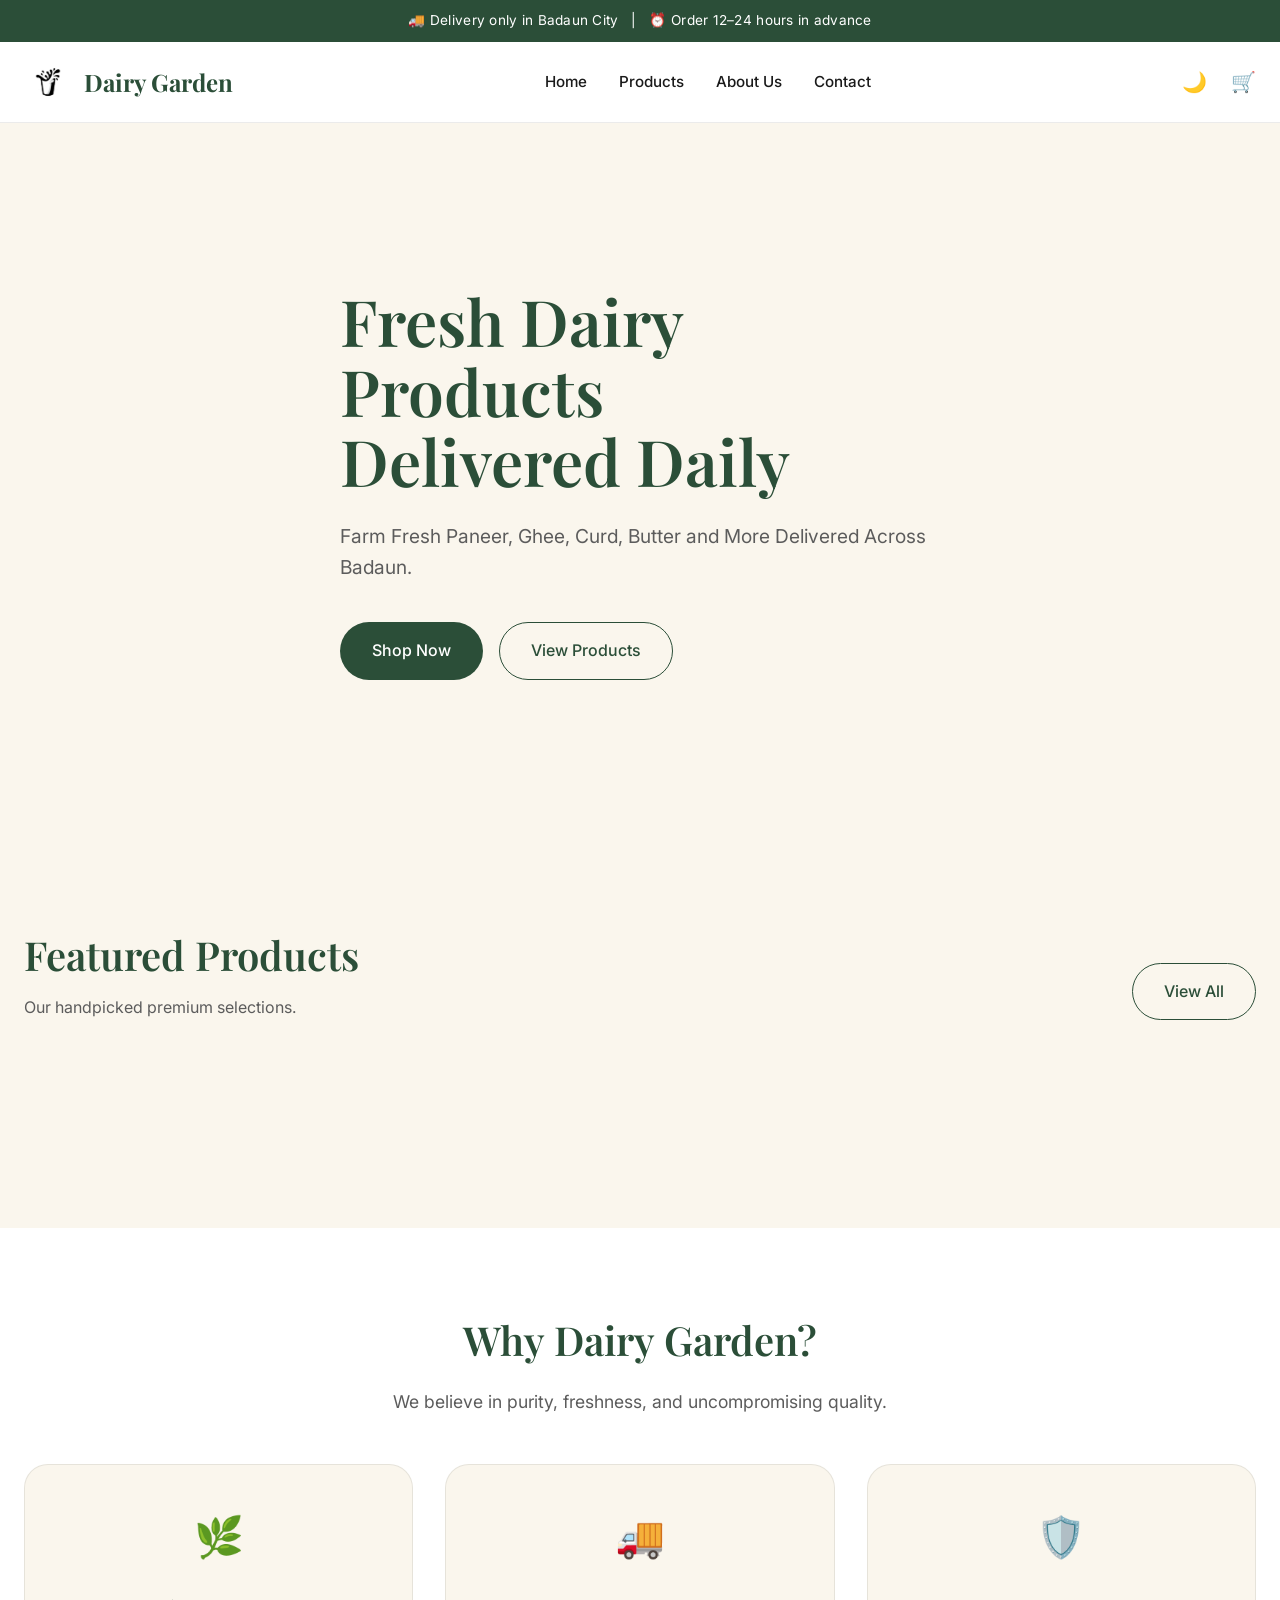
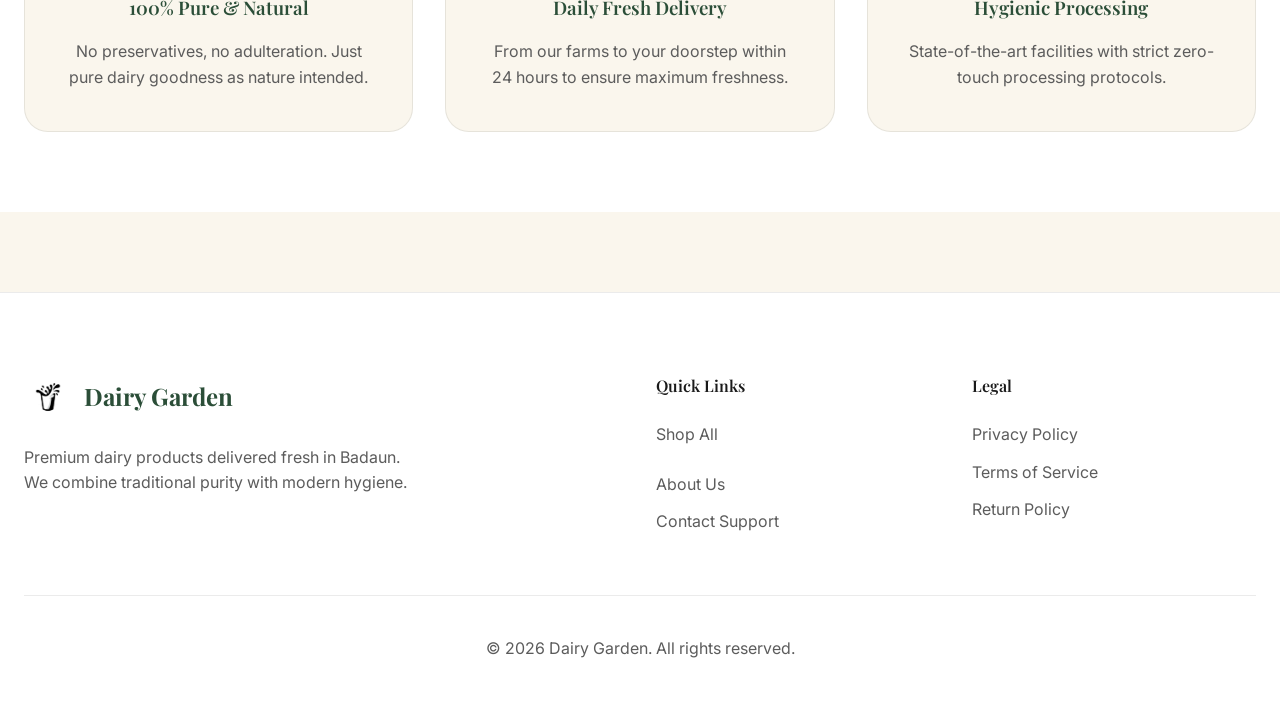
==== index.html @ d7cfba62 "dairy garden" ====
<!DOCTYPE html>
<html lang="en" data-theme="light">
<head>
    <meta charset="UTF-8">
    <meta name="viewport" content="width=device-width, initial-scale=1.0">
    <title>Dairy Garden | Premium Dairy Essentials</title>
    <meta name="description" content="Farm Fresh Paneer, Ghee, Curd, Butter and More Delivered Across Badaun.">
    <link rel="manifest" href="manifest.json">
    <meta name="theme-color" content="#2B4E38">
    <link rel="stylesheet" href="index.css">
    
    <!-- Swiper CSS -->
    <link rel="stylesheet" href="https://cdn.jsdelivr.net/npm/swiper@10/swiper-bundle.min.css" />
    
    <!-- GSAP for Animations -->
    <script src="https://cdnjs.cloudflare.com/ajax/libs/gsap/3.12.2/gsap.min.js"></script>
    <script src="https://cdnjs.cloudflare.com/ajax/libs/gsap/3.12.2/ScrollTrigger.min.js"></script>

    <style>
        /* Home Specific Styles */
        .hero {
            position: relative;
            min-height: 80vh;
            display: flex;
            align-items: center;
            background: var(--bg-color);
            overflow: hidden;
        }
        
        .hero::after {
            content: '';
            position: absolute;
            inset: 0;
            background: linear-gradient(to right, var(--bg-color) 40%, transparent 100%),
                        linear-gradient(to top, var(--bg-color) 0%, transparent 40%);
            z-index: 1;
            pointer-events: none;
        }

        .hero-content {
            position: relative;
            z-index: 10;
            max-width: 600px;
        }

        .hero-title {
            font-size: 4rem;
            line-height: 1.1;
            margin-bottom: 24px;
            color: var(--brand-color);
        }

        .hero-subtitle {
            font-size: 1.2rem;
            color: var(--text-secondary);
            margin-bottom: 40px;
        }

        .hero-image {
            position: absolute;
            right: 0;
            top: 0;
            width: 80%;
            height: 100%;
            object-fit: cover;
            z-index: 0;
        }

        /* Swiper Styles */
        .swiper-container {
            padding: 20px 0 60px;
        }

        /* Categories */
        .category-card {
            display: flex;
            flex-direction: column;
            align-items: center;
            text-align: center;
            gap: 16px;
            padding: 24px;
            border-radius: var(--radius-lg);
            background: var(--surface-color);
            border: 1px solid var(--border-color);
            transition: var(--transition);
            cursor: pointer;
        }
        
        .category-card:hover {
            border-color: var(--brand-color);
            transform: translateY(-8px);
            box-shadow: var(--shadow-sm);
        }

        .category-img {
            width: 80px;
            height: 80px;
            object-fit: contain;
        }

        /* Features */
        .feature-card {
            text-align: center;
            padding: 40px;
            border-radius: var(--radius-lg);
            background: var(--bg-color);
            border: 1px solid var(--border-color);
        }

        .feature-icon {
            font-size: 2.5rem;
            margin-bottom: 24px;
            color: var(--brand-color);
        }

        @media (max-width: 1024px) {
            .hero-title { font-size: 3rem; }
            .hero-image { opacity: 0.2; width: 100%; border-radius: 0; }
        }
    </style>
</head>
<body>

    <div class="notice-bar">
        🚚 Delivery only in Badaun City &nbsp; | &nbsp; ⏰ Order 12–24 hours in advance
    </div>

    <!-- Header -->
    <header class="header-main">
        <div class="container header-container">
            <a href="index.html" class="logo-container">
                <img src="logo.png" alt="Dairy Garden Logo" class="logo-img">
                Dairy Garden
            </a>
            
            <nav class="nav-links">
                <a href="index.html" class="nav-link">Home</a>
                <a href="products.html" class="nav-link">Products</a>
                <a href="about.html" class="nav-link">About Us</a>
                <a href="contact.html" class="nav-link">Contact</a>
            </nav>

            <div class="header-actions">
                <button id="theme-toggle" class="icon-btn" aria-label="Toggle Theme">🌙</button>
                <a href="cart.html" class="icon-btn" aria-label="Cart">
                    🛒
                    <span class="badge" id="header-cart-badge" style="display:none;">0</span>
                </a>
            </div>
        </div>
    </header>

    <main>
        <!-- Hero Section -->
        <section class="hero">
            <img src="https://images.unsplash.com/photo-1550583724-b2692b85b150?auto=format&fit=crop&q=80&w=1200" alt="Fresh Milk" class="hero-image gs-fade-right">
            <div class="container">
                <div class="hero-content gs-fade-up">
                    <h1 class="hero-title">Fresh Dairy Products<br>Delivered Daily</h1>
                    <p class="hero-subtitle">Farm Fresh Paneer, Ghee, Curd, Butter and More Delivered Across Badaun.</p>
                    <div style="display: flex; gap: 16px; flex-wrap: wrap;">
                        <a href="products.html" class="btn-primary">Shop Now</a>
                        <a href="#featured" class="btn-outline">View Products</a>
                    </div>
                </div>
            </div>
        </section>



        <!-- Featured Products -->
        <section id="featured" class="py-5">
            <div class="container">
                <div style="display: flex; justify-content: space-between; align-items: flex-end; margin-bottom: 48px;" class="gs-fade-up">
                    <div>
                        <h2 class="section-title" style="margin-bottom: 8px;">Featured Products</h2>
                        <p style="color: var(--text-secondary);">Our handpicked premium selections.</p>
                    </div>
                    <a href="products.html" class="btn-outline">View All</a>
                </div>

                <div class="swiper swiper-container gs-fade-up">
                    <div class="swiper-wrapper" id="featured-products-container">
                        <!-- Products injected via home.js -->
                    </div>
                </div>
            </div>
        </section>

        <!-- Why Choose Us -->
        <section class="py-5" style="background: var(--surface-color);">
            <div class="container">
                <div class="text-center gs-fade-up">
                    <h2 class="section-title">Why Dairy Garden?</h2>
                    <p class="section-subtitle">We believe in purity, freshness, and uncompromising quality.</p>
                </div>
                
                <div class="grid-3 gs-fade-up" style="margin-top: 48px;">
                    <div class="feature-card">
                        <div class="feature-icon">🌿</div>
                        <h3 style="margin-bottom: 16px;">100% Pure & Natural</h3>
                        <p style="color: var(--text-secondary);">No preservatives, no adulteration. Just pure dairy goodness as nature intended.</p>
                    </div>
                    <div class="feature-card">
                        <div class="feature-icon">🚚</div>
                        <h3 style="margin-bottom: 16px;">Daily Fresh Delivery</h3>
                        <p style="color: var(--text-secondary);">From our farms to your doorstep within 24 hours to ensure maximum freshness.</p>
                    </div>
                    <div class="feature-card">
                        <div class="feature-icon">🛡️</div>
                        <h3 style="margin-bottom: 16px;">Hygienic Processing</h3>
                        <p style="color: var(--text-secondary);">State-of-the-art facilities with strict zero-touch processing protocols.</p>
                    </div>
                </div>
            </div>
        </section>
    </main>

    <!-- Footer -->
    <footer>
        <div class="container">
            <div class="grid-4">
                <div style="grid-column: span 2;">
                    <a href="index.html" class="logo-container" style="margin-bottom: 24px;">
                        <img src="logo.png" alt="Dairy Garden Logo" class="logo-img">
                        Dairy Garden
                    </a>
                    <p style="color: var(--text-secondary); max-width: 400px; margin-bottom: 24px;">
                        Premium dairy products delivered fresh in Badaun. We combine traditional purity with modern hygiene.
                    </p>
                </div>
                <div>
                    <h4 style="margin-bottom: 24px; color: var(--text-primary);">Quick Links</h4>
                    <ul style="display: flex; flex-direction: column; gap: 12px; color: var(--text-secondary);">
                        <li><a href="products.html">Shop All</a></li>
                        <li></li>
                        <li><a href="#">About Us</a></li>
                        <li><a href="#">Contact Support</a></li>
                    </ul>
                </div>
                <div>
                    <h4 style="margin-bottom: 24px; color: var(--text-primary);">Legal</h4>
                    <ul style="display: flex; flex-direction: column; gap: 12px; color: var(--text-secondary);">
                        <li><a href="#">Privacy Policy</a></li>
                        <li><a href="#">Terms of Service</a></li>
                        <li><a href="#">Return Policy</a></li>
                    </ul>
                </div>
            </div>
            <div class="footer-bottom">
                &copy; 2026 Dairy Garden. All rights reserved.
            </div>
        </div>
    </footer>

    <!-- Scripts -->
    <script src="https://cdn.jsdelivr.net/npm/swiper@10/swiper-bundle.min.js"></script>
    <script type="module" src="home.js"></script>
    <script>
        if ('serviceWorker' in navigator) {
            window.addEventListener('load', () => {
                navigator.serviceWorker.register('/sw.js');
            });
        }
    </script>
</body>
</html>
---- index.css ----
@import url('https://fonts.googleapis.com/css2?family=Inter:wght@300;400;500;600;700&family=Playfair+Display:wght@400;500;600;700&display=swap');

:root {
  /* Premium Dairy Luxury Palette */
  --warm-cream: #FAF6ED;
  --vanilla-white: #FFFFFF;
  --soft-beige: #EADCD0;
  --forest-green: #2B4E38;
  --gold-accent: #C7A152;
  
  --text-primary: #1A1A1A;
  --text-secondary: #5C5C5C;
  --border-color: rgba(0, 0, 0, 0.08);
  --error-color: #D64545;
  --success-color: #388E3C;
  
  /* Layout Variables */
  --font-sans: 'Inter', sans-serif;
  --font-serif: 'Playfair Display', serif;
  --radius-sm: 8px;
  --radius-md: 16px;
  --radius-lg: 24px;
  --shadow-sm: 0 4px 12px rgba(0, 0, 0, 0.04);
  --shadow-md: 0 12px 32px rgba(43, 78, 56, 0.08);
  --transition: all 0.3s cubic-bezier(0.25, 0.8, 0.25, 1);
  
  /* Semantic */
  --bg-color: var(--warm-cream);
  --surface-color: var(--vanilla-white);
  --brand-color: var(--forest-green);
  --accent-color: var(--gold-accent);
}

[data-theme="dark"] {
  --warm-cream: #121212;
  --vanilla-white: #1A1A1A;
  --soft-beige: #2A2A2A;
  --forest-green: #89B69B; /* Softer green for dark mode */
  --gold-accent: #DBC07E;
  
  --text-primary: #F0F0F0;
  --text-secondary: #A0A0A0;
  --border-color: rgba(255, 255, 255, 0.08);
  --shadow-md: 0 12px 32px rgba(0, 0, 0, 0.4);

  --bg-color: var(--warm-cream);
  --surface-color: var(--vanilla-white);
  --brand-color: var(--forest-green);
  --accent-color: var(--gold-accent);
}

* {
  margin: 0;
  padding: 0;
  box-sizing: border-box;
  -webkit-font-smoothing: antialiased;
  -moz-osx-font-smoothing: grayscale;
}

body {
  font-family: var(--font-sans);
  background-color: var(--bg-color);
  color: var(--text-primary);
  line-height: 1.6;
  transition: background-color 0.4s, color 0.4s;
  overflow-x: hidden;
}

h1, h2, h3, h4, h5, h6 {
  font-family: var(--font-serif);
  font-weight: 600;
  color: var(--brand-color);
}

a {
  text-decoration: none;
  color: inherit;
}

ul {
  list-style: none;
}

.container {
  max-width: 1280px;
  margin: 0 auto;
  padding: 0 24px;
}

/* Base Components */
.btn-primary {
  background-color: var(--brand-color);
  color: #fff;
  border: none;
  padding: 16px 32px;
  border-radius: 100px;
  font-weight: 500;
  font-family: var(--font-sans);
  cursor: pointer;
  transition: var(--transition);
  display: inline-flex;
  align-items: center;
  justify-content: center;
  gap: 8px;
  font-size: 1rem;
}

[data-theme="dark"] .btn-primary {
  color: #121212;
}

.btn-primary:hover:not(:disabled) {
  transform: translateY(-2px);
  box-shadow: 0 8px 24px rgba(43, 78, 56, 0.2);
}

.btn-primary:disabled {
  opacity: 0.6;
  cursor: not-allowed;
}

.btn-outline {
  background-color: transparent;
  color: var(--brand-color);
  border: 1px solid var(--brand-color);
  padding: 15px 31px;
  border-radius: 100px;
  font-weight: 500;
  font-family: var(--font-sans);
  cursor: pointer;
  transition: var(--transition);
  font-size: 1rem;
}

.btn-outline:hover:not(:disabled) {
  background-color: var(--brand-color);
  color: #fff;
}

[data-theme="dark"] .btn-outline:hover:not(:disabled) {
  color: #121212;
}

/* Notice Bar */
.notice-bar {
  background-color: var(--brand-color);
  color: #fff;
  text-align: center;
  padding: 10px 20px;
  font-size: 0.85rem;
  letter-spacing: 0.02em;
}

[data-theme="dark"] .notice-bar {
  color: #121212;
}

/* Header */
.header-main {
  background-color: var(--surface-color);
  border-bottom: 1px solid var(--border-color);
  position: sticky;
  top: 0;
  z-index: 1000;
  transition: var(--transition);
}

.header-container {
  display: flex;
  justify-content: space-between;
  align-items: center;
  height: 80px;
}

.logo-container {
  display: flex;
  align-items: center;
  gap: 12px;
  font-family: var(--font-serif);
  font-size: 1.5rem;
  font-weight: 700;
  color: var(--brand-color);
}

.logo-img {
  height: 48px;
  width: auto;
}

.nav-links {
  display: flex;
  gap: 32px;
}

.nav-link {
  font-weight: 500;
  font-size: 0.95rem;
  color: var(--text-primary);
  transition: color 0.2s;
}

.nav-link:hover {
  color: var(--accent-color);
}

.header-actions {
  display: flex;
  align-items: center;
  gap: 24px;
}

.icon-btn {
  background: none;
  border: none;
  color: var(--text-primary);
  font-size: 1.25rem;
  cursor: pointer;
  position: relative;
  transition: color 0.2s;
}

.icon-btn:hover {
  color: var(--accent-color);
}

.badge {
  position: absolute;
  top: -8px;
  right: -10px;
  background-color: var(--accent-color);
  color: #fff;
  font-size: 0.7rem;
  padding: 2px 6px;
  border-radius: 10px;
  font-weight: 600;
}

[data-theme="dark"] .badge {
  color: #121212;
}

.search-bar {
  display: flex;
  align-items: center;
  position: relative;
  flex: 1;
  max-width: 400px;
  margin: 0 24px;
}

.search-bar input {
  width: 100%;
  padding: 10px 16px;
  padding-right: 40px;
  border: 1px solid var(--border-color);
  border-radius: 100px;
  background-color: var(--bg-color);
  font-family: var(--font-sans);
  color: var(--text-primary);
  outline: none;
}

.search-icon {
  position: absolute;
  right: 16px;
  color: var(--text-secondary);
}

/* Forms */
.form-group {
  margin-bottom: 24px;
}

.form-label {
  display: block;
  margin-bottom: 8px;
  font-weight: 500;
  color: var(--text-secondary);
}

.form-control {
  width: 100%;
  padding: 16px;
  border: 1px solid var(--border-color);
  border-radius: var(--radius-sm);
  background-color: var(--bg-color);
  color: var(--text-primary);
  font-family: var(--font-sans);
  font-size: 1rem;
  transition: var(--transition);
}

.form-control:focus {
  outline: none;
  border-color: var(--brand-color);
  box-shadow: 0 0 0 3px rgba(43, 78, 56, 0.1);
}

/* Utility Classes */
.text-center { text-align: center; }
.mt-4 { margin-top: 32px; }
.mb-4 { margin-bottom: 32px; }
.py-5 { padding: 80px 0; }
.section-title { font-size: 2.5rem; margin-bottom: 16px; }
.section-subtitle { color: var(--text-secondary); font-size: 1.1rem; margin-bottom: 48px; max-width: 600px; margin-inline: auto; }

/* Grid */
.grid-2 { display: grid; grid-template-columns: repeat(2, 1fr); gap: 32px; }
.grid-3 { display: grid; grid-template-columns: repeat(3, 1fr); gap: 32px; }
.grid-4 { display: grid; grid-template-columns: repeat(4, 1fr); gap: 32px; }

@media (max-width: 1024px) {
  .grid-4 { grid-template-columns: repeat(2, 1fr); }
  .grid-3 { grid-template-columns: repeat(2, 1fr); }
}

@media (max-width: 768px) {
  .grid-2, .grid-3, .grid-4 { grid-template-columns: 1fr; }
  .nav-links { display: none; }
  
  .header-container {
    flex-wrap: wrap;
    height: auto;
    padding-top: 12px;
    padding-bottom: 12px;
    gap: 16px;
  }
  
  .logo-container {
    flex: 1;
  }
  
  .header-actions {
    flex-shrink: 0;
  }
  
  .search-bar {
    order: 3;
    margin: 0;
    flex-basis: 100%;
    max-width: 100%;
  }
}

/* Product Card */
.product-card {
  background: var(--surface-color);
  border-radius: var(--radius-md);
  border: 1px solid var(--border-color);
  overflow: hidden;
  transition: var(--transition);
  position: relative;
  display: flex;
  flex-direction: row;
  align-items: center;
  gap: 16px;
  padding: 12px;
}

.product-card:hover {
  transform: translateY(-8px);
  box-shadow: var(--shadow-md);
  border-color: transparent;
}

.product-img-wrapper {
  position: relative;
  padding: 8px;
  background: var(--bg-color);
  border-radius: var(--radius-sm);
  display: flex;
  align-items: center;
  justify-content: center;
  width: 120px;
  height: 120px;
  flex-shrink: 0;
}

.product-img {
  width: 100%;
  height: 100%;
  object-fit: contain;
  transition: transform 0.4s ease;
}

.product-card:hover .product-img {
  transform: scale(1.05);
}

.product-info {
  padding: 0;
  flex: 1;
  display: flex;
  flex-direction: column;
  justify-content: center;
}

.product-title {
  font-family: var(--font-sans);
  font-size: 1.1rem;
  font-weight: 600;
  color: var(--text-primary);
  margin-bottom: 8px;
}

.product-price {
  font-size: 1.25rem;
  font-weight: 700;
  color: var(--brand-color);
  margin-top: auto;
}

/* Toast */
#toast-container {
  position: fixed;
  bottom: 24px;
  right: 24px;
  z-index: 9999;
  display: flex;
  flex-direction: column;
  gap: 12px;
}

.toast {
  background-color: var(--text-primary);
  color: var(--bg-color);
  padding: 16px 24px;
  border-radius: var(--radius-sm);
  font-weight: 500;
  box-shadow: var(--shadow-sm);
  animation: slideIn 0.3s cubic-bezier(0.25, 0.8, 0.25, 1);
}

[data-theme="dark"] .toast {
  background-color: var(--brand-color);
  color: #121212;
}

@keyframes slideIn {
  from { transform: translateX(100%); opacity: 0; }
  to { transform: translateX(0); opacity: 1; }
}

/* Mobile Bottom Nav */
.mobile-bottom-nav {
  display: none;
}

@media (max-width: 768px) {
  .mobile-bottom-nav {
    display: flex;
    justify-content: space-around;
    align-items: center;
    position: fixed;
    bottom: 24px;
    left: 24px;
    right: 24px;
    background: rgba(255, 255, 255, 0.7);
    backdrop-filter: blur(16px);
    -webkit-backdrop-filter: blur(16px);
    padding: 12px 24px;
    border-radius: 100px;
    box-shadow: 0 8px 32px rgba(0, 0, 0, 0.1);
    border: 1px solid rgba(255, 255, 255, 0.4);
    z-index: 1000;
  }
  
  [data-theme="dark"] .mobile-bottom-nav {
    background: rgba(30, 30, 30, 0.7);
    border: 1px solid rgba(255, 255, 255, 0.1);
  }

  .mobile-nav-item {
    display: flex;
    flex-direction: column;
    align-items: center;
    gap: 4px;
    color: var(--text-secondary);
    font-size: 0.75rem;
    font-weight: 500;
    text-decoration: none;
    transition: var(--transition);
  }
  
  .mobile-nav-item.active, .mobile-nav-item:hover {
    color: var(--brand-color);
  }

  .mobile-nav-icon {
    font-size: 1.25rem;
  }
}

/* Footer */
footer {
  background-color: var(--surface-color);
  border-top: 1px solid var(--border-color);
  padding: 80px 0 40px;
  margin-top: 80px;
}

.footer-bottom {
  text-align: center;
  padding-top: 40px;
  border-top: 1px solid var(--border-color);
  margin-top: 60px;
  color: var(--text-secondary);
}
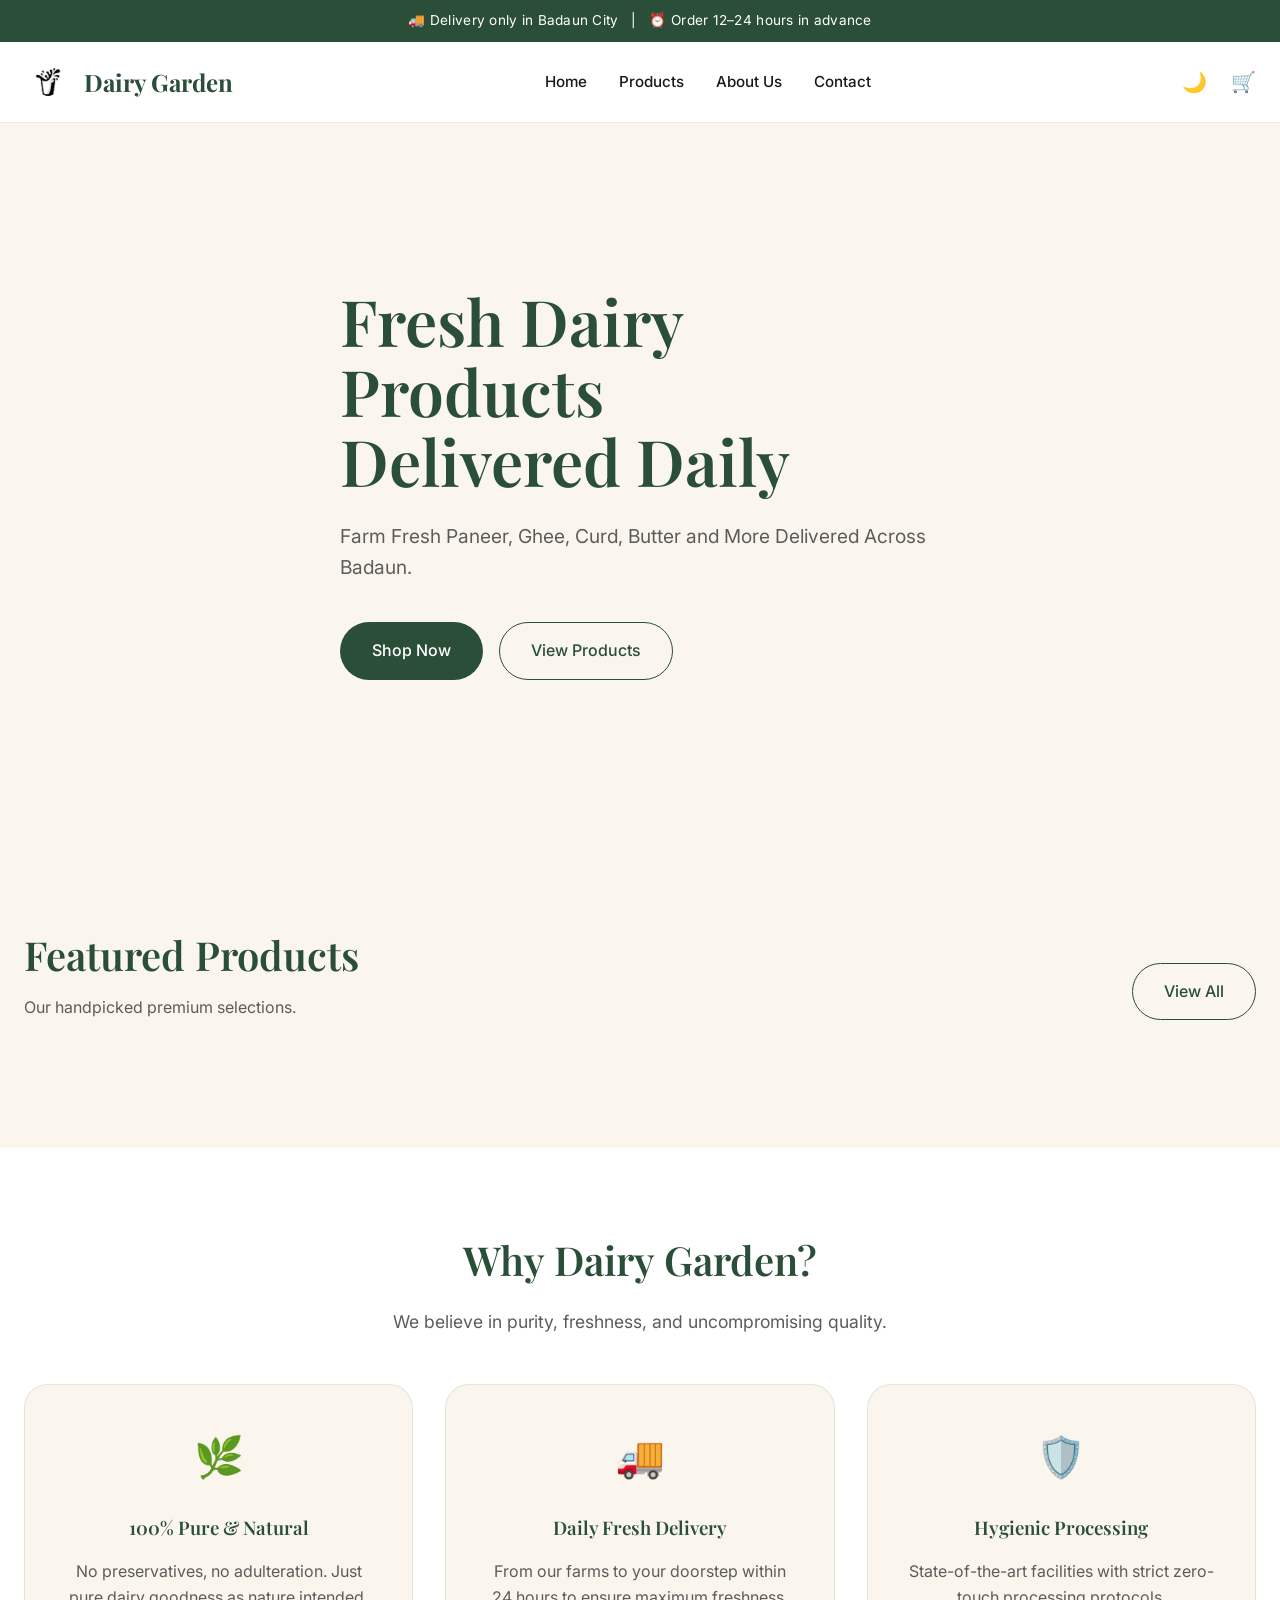
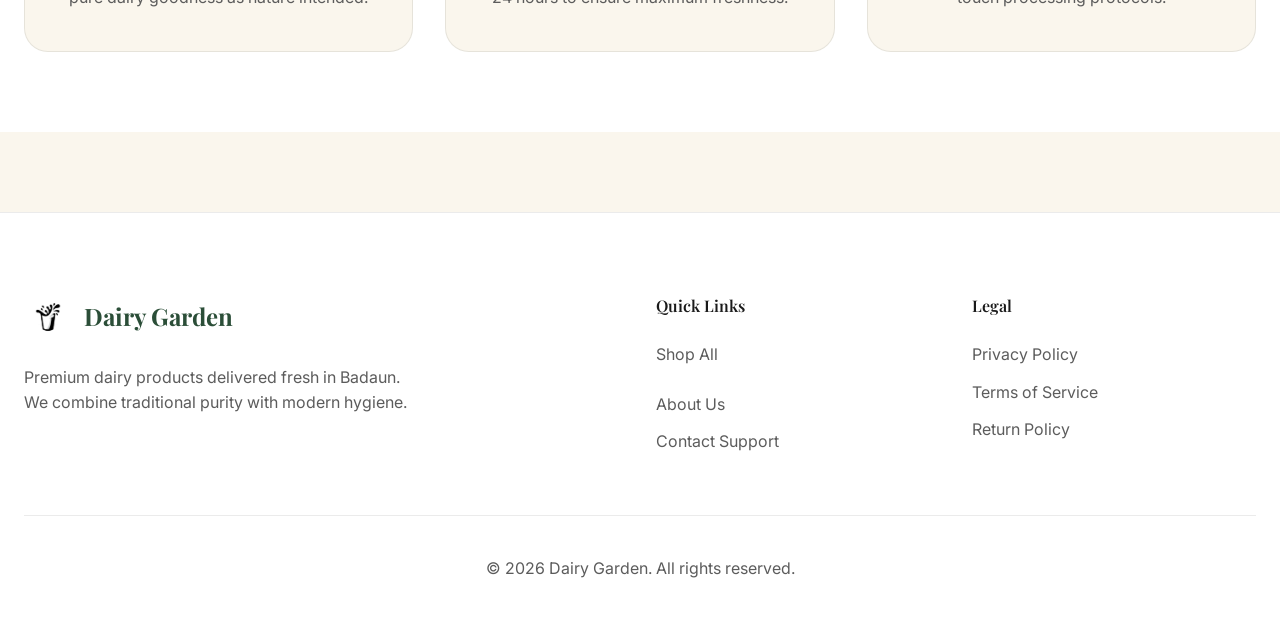
==== commit d7a22684: "admin" ====
--- a/index.html
+++ b/index.html
@@ -2,7 +2,7 @@
 <html lang="en" data-theme="light">
 <head>
     <meta charset="UTF-8">
-    <meta name="viewport" content="width=device-width, initial-scale=1.0">
+    <meta name="viewport" content="width=device-width, initial-scale=1.0, maximum-scale=1.0, user-scalable=no">
     <title>Dairy Garden | Premium Dairy Essentials</title>
     <meta name="description" content="Farm Fresh Paneer, Ghee, Curd, Butter and More Delivered Across Badaun.">
     <link rel="manifest" href="manifest.json">
@@ -179,8 +179,8 @@
                     <a href="products.html" class="btn-outline">View All</a>
                 </div>
 
-                <div class="swiper swiper-container gs-fade-up">
-                    <div class="swiper-wrapper" id="featured-products-container">
+                <div class="gs-fade-up">
+                    <div id="featured-products-container" style="display: flex; flex-direction: column; gap: 16px;">
                         <!-- Products injected via home.js -->
                     </div>
                 </div>
--- a/index.css
+++ b/index.css
@@ -315,6 +315,9 @@
 }
 
 @media (max-width: 768px) {
+  body {
+    padding-bottom: 80px;
+  }
   .grid-2, .grid-3, .grid-4 { grid-template-columns: 1fr; }
   .nav-links { display: none; }
   
@@ -506,3 +509,10 @@
   margin-top: 60px;
   color: var(--text-secondary);
 }
+
+@media (max-width: 768px) {
+  input, select, textarea {
+    font-size: 16px !important;
+  }
+}
+
